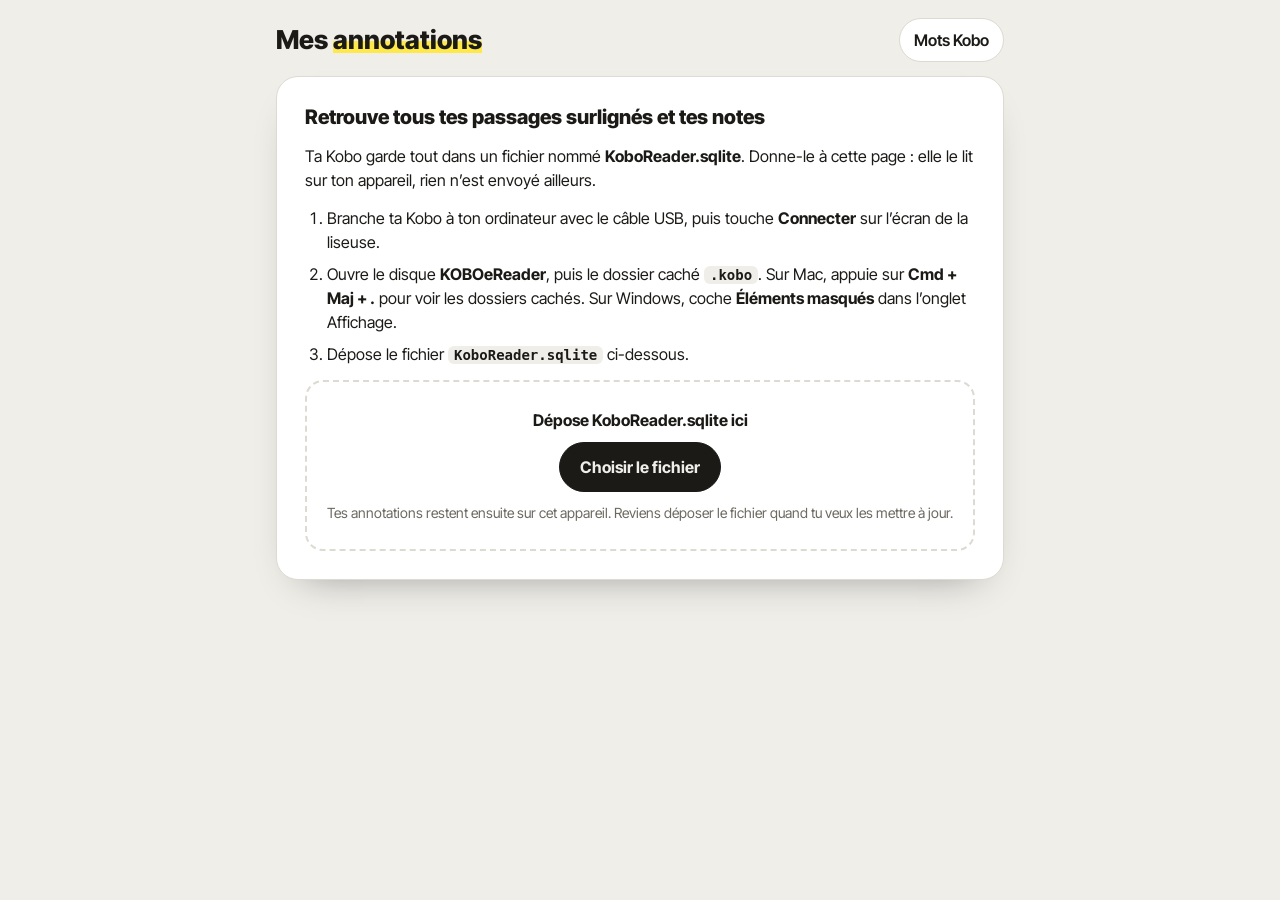
==== annotations.html @ aa861589 "Mots Kobo : listes anglais et français séparées, page Mes annotations - Sélecteur Anglais / Français" ====
<!DOCTYPE html>
<html lang="fr">
<head>
<meta charset="utf-8">
<meta name="viewport" content="width=device-width, initial-scale=1, viewport-fit=cover">
<meta name="theme-color" content="#ffe94a">
<title>Mes annotations</title>
<link rel="icon" href="icon-180.png">
<link rel="stylesheet" href="https://fonts.googleapis.com/css2?family=Literata:opsz,wght@7..72,400;7..72,700&family=Inter+Tight:wght@400;600;800&display=swap">
<style>
/* Même papier que Mots Kobo : chaque passage est une citation surlignée au feutre, ta note en marge. */
:root{color-scheme:light dark;--bg:light-dark(#efeee9,#141412);--card:light-dark(#fff,#1f1f1c);--ink:light-dark(#1b1a17,#f1efe7);--soft:light-dark(#6b6960,#a19f95);--line:light-dark(#dcdad2,#34332e);--hl:light-dark(#ffe94a,#e6cf2a);--pink:light-dark(#ffb3cf,#c9668c);--blue:light-dark(#a9d4ff,#4f86bd);--green:light-dark(#b6ecb0,#5a9e57);--ok:light-dark(#1d7a4f,#5fd39a);--ko:light-dark(#c0362c,#ff8a80);--sh:0 18px 40px -26px rgba(0,0,0,.45)}
*{box-sizing:border-box;min-width:0;-webkit-tap-highlight-color:transparent}
[hidden]{display:none!important}
body{margin:0;background:var(--bg);color:var(--ink);font:16px/1.5 "Inter Tight",system-ui,sans-serif;overflow-x:clip;padding:env(safe-area-inset-top) env(safe-area-inset-right) env(safe-area-inset-bottom) env(safe-area-inset-left)}
.wrap{max-width:760px;margin:0 auto;padding:18px 16px 40px;display:grid;gap:14px}
button,select,input{font:inherit;color:inherit}
:focus-visible{outline:3px solid var(--hl);outline-offset:2px}
.top{display:flex;align-items:center;gap:12px}
.logo{font:800 26px/1.1 "Inter Tight";margin:0;flex:1}.logo span{background:linear-gradient(transparent 55%,var(--hl) 55% 92%,transparent 92%)}
.pillbtn{min-height:44px;padding:0 14px;border-radius:999px;border:1px solid var(--line);background:var(--card);cursor:pointer;font-weight:600;display:inline-flex;align-items:center;text-decoration:none;color:var(--ink)}
.panel{background:var(--card);border:1px solid var(--line);border-radius:22px;box-shadow:var(--sh);padding:clamp(18px,5vw,28px);display:grid;gap:14px}
.panel h2{font:800 20px/1.25 "Inter Tight";margin:0}.panel p{margin:0}
.steps{margin:0;padding-left:22px;display:grid;gap:8px}.steps code{font:600 14px ui-monospace,monospace;background:var(--bg);border-radius:6px;padding:1px 6px}
.drop{border:2px dashed var(--line);border-radius:18px;padding:26px 16px;text-align:center;display:grid;gap:10px;justify-items:center;transition:border-color .2s,background .2s}
.drop.over{border-color:var(--ink);background:color-mix(in srgb,var(--hl) 25%,var(--card))}
.btn{min-height:50px;padding:0 20px;border-radius:999px;border:1px solid var(--ink);background:var(--ink);color:var(--bg);cursor:pointer;font-weight:700;font-size:16px}
.btn.ghost{background:var(--card);color:var(--ink);border-color:var(--line)}
.soft{color:var(--soft);font-size:14px}
.err{color:var(--ko);font-weight:600}
.tools{display:grid;gap:10px}
.search{width:100%;min-height:48px;padding:0 14px;border-radius:14px;border:1px solid var(--line);background:var(--card);color:var(--ink);font-size:16px}
.row{display:flex;gap:8px;flex-wrap:wrap;align-items:center}
.seg{display:inline-flex;background:var(--card);border:1px solid var(--line);border-radius:999px;padding:3px;gap:2px}
.seg button{border:0;background:none;border-radius:999px;min-height:38px;padding:0 13px;cursor:pointer;font-weight:600;font-size:14px;color:var(--soft)}
.seg button[aria-pressed="true"]{background:var(--ink);color:var(--bg)}
.sel{min-height:44px;border-radius:999px;border:1px solid var(--line);background:var(--card);padding:0 14px;max-width:100%;font-size:14px;font-weight:600}
.count{color:var(--soft);font-size:14px;margin:0}
.book{display:grid;gap:10px;margin-top:6px}
.book h2{font:700 21px/1.25 Literata,serif;margin:0}.book h2 small{display:block;font:500 14px "Inter Tight";color:var(--soft);margin-top:2px}
.ann{background:var(--card);border:1px solid var(--line);border-radius:18px;padding:16px 18px;display:grid;gap:10px;box-shadow:var(--sh)}
.quote{font:400 17px/1.65 Literata,serif;margin:0;white-space:pre-wrap;word-break:break-word}
.quote mark{background:linear-gradient(transparent 8%,var(--c,var(--hl)) 8% 92%,transparent 92%);color:inherit;padding:0 2px;-webkit-box-decoration-break:clone;box-decoration-break:clone}
.note{border-left:4px solid var(--ink);padding:4px 0 4px 12px;margin:0;font-size:15px;white-space:pre-wrap;word-break:break-word}.note b{display:block;font-size:12px;color:var(--soft);font-weight:700;letter-spacing:.04em;text-transform:uppercase}
.meta{display:flex;justify-content:space-between;gap:10px;flex-wrap:wrap;color:var(--soft);font-size:13px}
.tag{font-size:12px;font-weight:800;border-radius:999px;padding:2px 9px;background:var(--bg);color:var(--soft)}
.tag.n{background:var(--ink);color:var(--bg)}
.toast{position:fixed;left:50%;bottom:calc(20px + env(safe-area-inset-bottom));transform:translateX(-50%);background:var(--ink);color:var(--bg);padding:10px 16px;border-radius:999px;font-weight:600;z-index:5;box-shadow:var(--sh)}
.empty{text-align:center;color:var(--soft);padding:30px 0}
@media(prefers-reduced-motion:reduce){*{transition:none!important}}
</style>
</head>
<body>
<div class="wrap">
  <div class="top"><h1 class="logo">Mes <span>annotations</span></h1><a class="pillbtn" href="./">Mots Kobo</a></div>

  <section class="panel" id="intro" hidden>
    <h2>Retrouve tous tes passages surlignés et tes notes</h2>
    <p>Ta Kobo garde tout dans un fichier nommé <b>KoboReader.sqlite</b>. Donne-le à cette page : elle le lit sur ton appareil, rien n’est envoyé ailleurs.</p>
    <ol class="steps">
      <li>Branche ta Kobo à ton ordinateur avec le câble USB, puis touche <b>Connecter</b> sur l’écran de la liseuse.</li>
      <li>Ouvre le disque <b>KOBOeReader</b>, puis le dossier caché <code>.kobo</code>. Sur Mac, appuie sur <b>Cmd + Maj + .</b> pour voir les dossiers cachés. Sur Windows, coche <b>Éléments masqués</b> dans l’onglet Affichage.</li>
      <li>Dépose le fichier <code>KoboReader.sqlite</code> ci-dessous.</li>
    </ol>
    <div class="drop" id="drop">
      <p><b>Dépose KoboReader.sqlite ici</b></p>
      <label class="btn" for="file" style="display:inline-flex;align-items:center">Choisir le fichier</label>
      <input type="file" id="file" accept=".sqlite,.db,application/x-sqlite3,application/octet-stream" hidden>
      <p class="soft" id="status" aria-live="polite">Tes annotations restent ensuite sur cet appareil. Reviens déposer le fichier quand tu veux les mettre à jour.</p>
    </div>
  </section>

  <section id="app" hidden>
    <div class="tools">
      <input class="search" id="q" type="search" placeholder="Chercher un mot, une note, un livre" aria-label="Chercher dans les annotations">
      <div class="row">
        <div class="seg" role="group" aria-label="Langue" id="lang"><button data-v="all" aria-pressed="true">Toutes</button><button data-v="en" aria-pressed="false">Anglais</button><button data-v="fr" aria-pressed="false">Français</button></div>
        <div class="seg" role="group" aria-label="Type" id="kind"><button data-v="all" aria-pressed="true">Tout</button><button data-v="note" aria-pressed="false">Avec note</button></div>
      </div>
      <div class="row">
        <select class="sel" id="book" aria-label="Livre"><option value="">Tous les livres</option></select>
        <select class="sel" id="sort" aria-label="Ordre"><option value="book">Par livre, dans l’ordre de lecture</option><option value="new">Les plus récentes d’abord</option></select>
      </div>
      <div class="row"><button class="pillbtn" id="copy">Copier en Markdown</button><button class="pillbtn" id="dl">Télécharger (.md)</button><button class="pillbtn" id="again">Mettre à jour depuis la Kobo</button></div>
      <p class="count" id="count" aria-live="polite"></p>
    </div>
    <div id="list"></div>
  </section>
</div>
<script src="vendor/sql-wasm.js"></script>
<script>
{
const $=id=>document.getElementById(id);
const esc=s=>String(s??'').replace(/[&<>"]/g,c=>({'&':'&amp;','<':'&lt;','>':'&gt;','"':'&quot;'}[c]));
const COLORS=['var(--hl)','var(--pink)','var(--blue)','var(--green)'];
const FR=new Set('le la les un une des du de et est que qui dans pour pas ne il elle je nous vous ils elles sur au aux avec ce cette ces son sa ses mais comme tout était avait sont été lui leur où'.split(' '));
const EN=new Set('the an and is was that which in for not he she it i we you they at with this his her but as all were had are been of to from by would there their what'.split(' '));
function langOf(t){const ws=String(t).toLowerCase().match(/[a-zàâçéèêëîïôûùüÿœ’']+/g)||[];let f=0,e=0;for(const w of ws){if(FR.has(w))f++;if(EN.has(w))e++}if(/[àâçéèêëîïôûùœ]/.test(t))f+=.5;return f>e?'fr':e>f?'en':''}
/* ---------- stockage local (IndexedDB) ---------- */
const idb=(mode,fn)=>new Promise((ok,ko)=>{const r=indexedDB.open('motsKobo',1);r.onupgradeneeded=()=>r.result.createObjectStore('kv');r.onerror=()=>ko(r.error);
  r.onsuccess=()=>{const tx=r.result.transaction('kv',mode),st=tx.objectStore('kv'),q=fn(st);tx.oncomplete=()=>ok(q&&q.result);tx.onerror=()=>ko(tx.error)}});
const saveAnn=v=>idb('readwrite',s=>s.put(v,'annotations')).catch(()=>{});
const loadAnn=()=>idb('readonly',s=>s.get('annotations')).catch(()=>null);
/* ---------- lecture de KoboReader.sqlite ---------- */
let SQLP=null;
async function parse(buf){SQLP=SQLP||initSqlJs({locateFile:f=>'vendor/'+f});const SQL=await SQLP,db=new SQL.Database(new Uint8Array(buf));
  try{const cols=new Set((db.exec("PRAGMA table_info(Bookmark)")[0]||{values:[]}).values.map(r=>r[1]));if(!cols.has('Text'))throw new Error('pas-kobo');
    const c=(k,d)=>cols.has(k)?'b.'+k:d;
    const res=db.exec(`SELECT b.BookmarkID,b.Text,${c('Annotation','NULL')},${c('DateCreated','NULL')},${c('ChapterProgress','0')},${c('Type',"''")},${c('Color','NULL')},${c('Hidden',"'false'")},b.VolumeID,c.Title,c.Attribution
      FROM Bookmark b LEFT JOIN content c ON c.ContentID=b.VolumeID AND c.ContentType=6`)[0];
    const out=[];for(const[id,t,n,d,p,ty,col,hid,vol,title,au]of(res?res.values:[])){
      if(String(hid)==='true'||ty==='dogear')continue;const text=String(t||'').replace(/\s+\n/g,'\n').trim(),note=String(n||'').trim();if(!text&&!note)continue;
      const fileName=decodeURIComponent(String(vol||'').split('/').pop()||'').replace(/(\.kepub)?\.(epub|pdf|kepub)$/i,'').replace(/[_-]+/g,' ').replace(/^./,c=>c.toUpperCase());
      out.push({id:String(id),t:text,n:note,d:d||'',p:+p||0,c:+col||0,b:title||fileName||'Livre sans titre',a:au||''})}
    const byBook={};for(const x of out)(byBook[x.b]=byBook[x.b]||[]).push(x.t+' '+x.n);
    const bl={};for(const[b,ts]of Object.entries(byBook))bl[b]=langOf(ts.join(' '))||'en';
    for(const x of out)x.l=bl[x.b];
    return out}finally{db.close()}}
/* ---------- affichage ---------- */
let ANN=[],F={q:'',lang:'all',kind:'all',book:'',sort:'book'};
const fmt=d=>{const t=Date.parse(d);return isNaN(t)?'':new Date(t).toLocaleDateString('fr-FR',{day:'numeric',month:'long',year:'numeric'})};
function filtered(){const q=F.q.toLowerCase();let r=ANN.filter(x=>(F.lang==='all'||x.l===F.lang)&&(F.kind==='all'||x.n)&&(!F.book||x.b===F.book)&&(!q||(x.t+' '+x.n+' '+x.b+' '+x.a).toLowerCase().includes(q)));
  return r.sort(F.sort==='new'?(a,b)=>String(b.d).localeCompare(String(a.d)):(a,b)=>a.b.localeCompare(b.b,'fr')||a.p-b.p||String(a.d).localeCompare(String(b.d)))}
function mark(text,q){const e=esc(text);if(!q)return'<mark>'+e+'</mark>';const re=new RegExp('('+q.replace(/[.*+?^${}()|[\]\\]/g,'\\$&')+')','gi');return'<mark>'+e.replace(re,'<u>$1</u>')+'</mark>'}
function draw(){const r=filtered(),books=new Set(r.map(x=>x.b)),notes=r.filter(x=>x.n).length;
  $('count').textContent=r.length+' passage'+(r.length>1?'s':'')+' · '+notes+' note'+(notes>1?'s':'')+' · '+books.size+' livre'+(books.size>1?'s':'');
  if(!r.length){$('list').innerHTML='<p class="empty">Aucune annotation ne correspond.</p>';return}
  const card=x=>'<article class="ann" style="--c:'+(COLORS[x.c]||COLORS[0])+'">'+(x.t?'<p class="quote">'+mark(x.t,F.q)+'</p>':'')+(x.n?'<p class="note"><b>Ta note</b>'+esc(x.n)+'</p>':'')+
    '<div class="meta"><span>'+(F.sort==='new'?esc(x.b)+' · ':'')+fmt(x.d)+'</span><span>'+(x.p?Math.round(x.p*100)+' % du livre':'')+(x.n?' <span class="tag n">Note</span>':'')+'</span></div></article>';
  if(F.sort==='new'){$('list').innerHTML='<div class="book">'+r.map(card).join('')+'</div>';return}
  const groups=[];for(const x of r){let g=groups[groups.length-1];if(!g||g.b!==x.b)groups.push(g={b:x.b,a:x.a,l:x.l,items:[]});g.items.push(x)}
  $('list').innerHTML=groups.map(g=>'<section class="book"><h2>'+esc(g.b)+'<small>'+esc(g.a)+(g.a?' · ':'')+g.items.length+' passage'+(g.items.length>1?'s':'')+' · '+(g.l==='fr'?'français':'anglais')+'</small></h2>'+g.items.map(card).join('')+'</section>').join('')}
function fillBooks(){const s=$('book'),cur=F.book,bs=[...new Set(ANN.filter(x=>F.lang==='all'||x.l===F.lang).map(x=>x.b))].sort((a,b)=>a.localeCompare(b,'fr'));
  s.replaceChildren(new Option('Tous les livres ('+bs.length+')',''),...bs.map(b=>new Option(b+' ('+ANN.filter(x=>x.b===b).length+')',b)));if(!bs.includes(cur))F.book='';s.value=F.book}
function show(){const has=ANN.length>0;$('intro').hidden=has;$('app').hidden=!has;if(has){fillBooks();draw()}}
/* ---------- export ---------- */
function markdown(){const r=filtered();let md='# Mes annotations Kobo\n\n',cur='';for(const x of r){if(x.b!==cur){cur=x.b;md+='## '+x.b+(x.a?' · '+x.a:'')+'\n\n'}
  if(x.t)md+=x.t.split('\n').map(l=>'> '+l).join('\n')+'\n\n';if(x.n)md+='**Ma note :** '+x.n+'\n\n';md+='_'+[fmt(x.d),x.p?Math.round(x.p*100)+' %':''].filter(Boolean).join(' · ')+'_\n\n'}return md}
function toast(m){const t=document.createElement('div');t.className='toast';t.textContent=m;document.body.appendChild(t);setTimeout(()=>t.remove(),2200)}
$('copy').onclick=async()=>{try{await navigator.clipboard.writeText(markdown());toast('Copié : colle-le dans tes notes')}catch(e){toast('Copie impossible ici, utilise Télécharger')}};
$('dl').onclick=()=>{const a=document.createElement('a');a.href=URL.createObjectURL(new Blob([markdown()],{type:'text/markdown'}));a.download='annotations-kobo.md';document.body.appendChild(a);a.click();setTimeout(()=>{URL.revokeObjectURL(a.href);a.remove()},500)};
$('again').onclick=()=>{$('intro').hidden=false;$('intro').scrollIntoView({behavior:'smooth'})};
/* ---------- filtres ---------- */
$('q').oninput=e=>{F.q=e.target.value.trim();draw()};
for(const id of['lang','kind'])$(id).querySelectorAll('button').forEach(b=>b.onclick=()=>{$(id).querySelectorAll('button').forEach(x=>x.setAttribute('aria-pressed',x===b));F[id]=b.dataset.v;if(id==='lang')fillBooks();draw()});
$('book').onchange=e=>{F.book=e.target.value;draw()};$('sort').onchange=e=>{F.sort=e.target.value;draw()};
/* ---------- import ---------- */
async function take(file){const st=$('status');if(!file)return;st.className='soft';st.textContent='Lecture de '+file.name+'…';
  try{const got=await parse(await file.arrayBuffer());const before=new Set(ANN.map(x=>x.id));const added=got.filter(x=>!before.has(x.id)).length;
    ANN=got;await saveAnn({at:Date.now(),items:ANN});st.textContent=got.length+' annotations trouvées.';show();toast(added&&before.size?added+' nouvelle'+(added>1?'s':'')+' annotation'+(added>1?'s':''):got.length+' annotations importées');window.scrollTo(0,0)}
  catch(e){st.className='err';st.textContent=String(e&&e.message)==='pas-kobo'?'Ce fichier n’est pas la base de ta Kobo. Choisis bien KoboReader.sqlite, dans le dossier .kobo.':'Impossible de lire ce fichier. Vérifie que c’est bien KoboReader.sqlite.'}}
$('file').onchange=e=>take(e.target.files[0]);
const drop=$('drop');['dragenter','dragover'].forEach(t=>drop.addEventListener(t,e=>{e.preventDefault();drop.classList.add('over')}));
['dragleave','drop'].forEach(t=>drop.addEventListener(t,e=>{e.preventDefault();drop.classList.remove('over')}));
drop.addEventListener('drop',e=>take(e.dataTransfer.files[0]));
loadAnn().then(v=>{ANN=(v&&v.items)||[];show()});
}
</script>
</body>
</html>
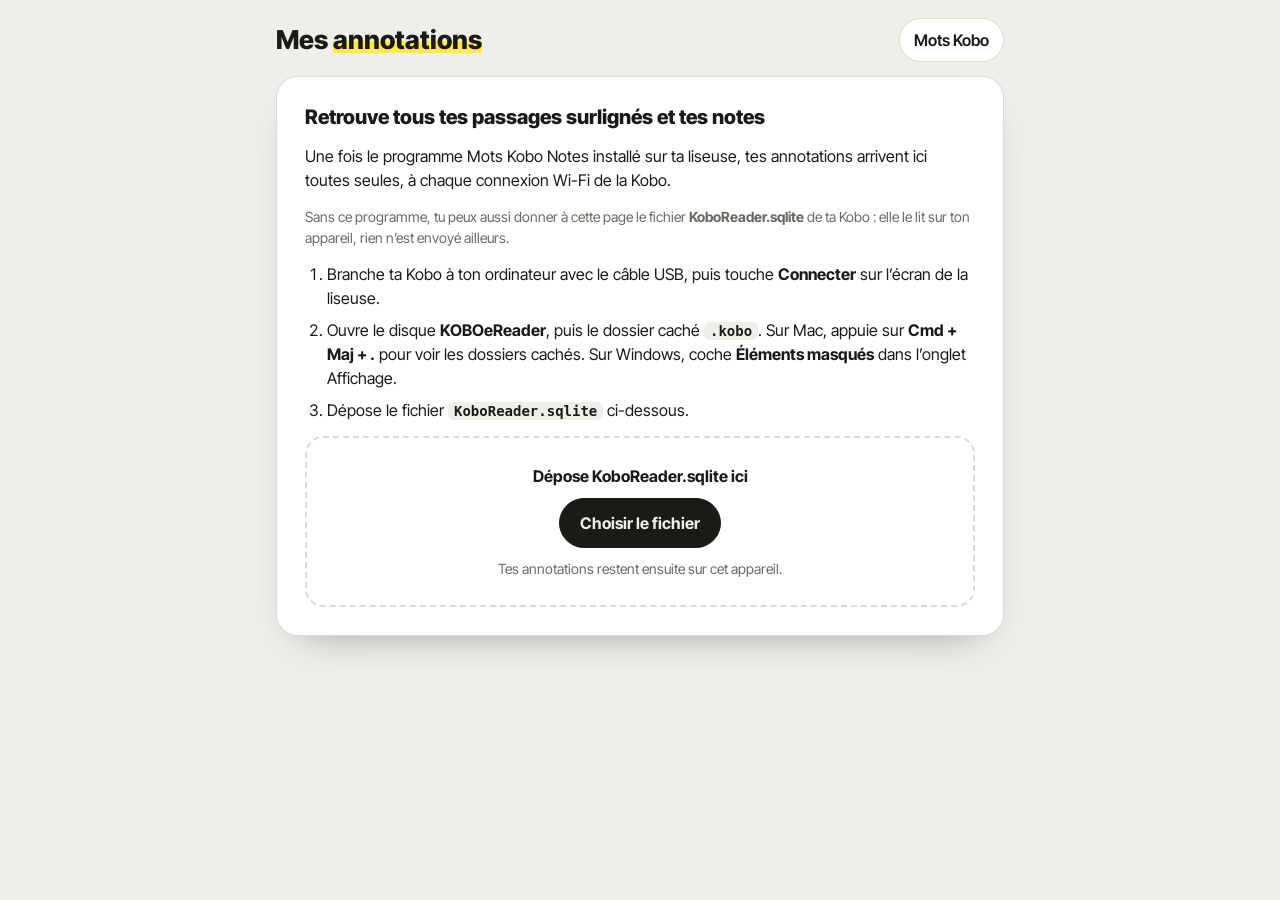
==== commit a6029bf3: "Mots Kobo Notes : envoi automatique des annotations depuis la Kobo - kobo/ : programme pour la liseu" ====
--- a/annotations.html
+++ b/annotations.html
@@ -52,11 +52,12 @@
 </head>
 <body>
 <div class="wrap">
-  <div class="top"><h1 class="logo">Mes <span>annotations</span></h1><a class="pillbtn" href="./">Mots Kobo</a></div>
+  <div class="top"><h1 class="logo">Mes <span>annotations</span></h1><a class="pillbtn" href="app.html">Mots Kobo</a></div>
 
   <section class="panel" id="intro" hidden>
     <h2>Retrouve tous tes passages surlignés et tes notes</h2>
-    <p>Ta Kobo garde tout dans un fichier nommé <b>KoboReader.sqlite</b>. Donne-le à cette page : elle le lit sur ton appareil, rien n’est envoyé ailleurs.</p>
+    <p>Une fois le programme Mots Kobo Notes installé sur ta liseuse, tes annotations arrivent ici toutes seules, à chaque connexion Wi-Fi de la Kobo.</p>
+    <p class="soft">Sans ce programme, tu peux aussi donner à cette page le fichier <b>KoboReader.sqlite</b> de ta Kobo : elle le lit sur ton appareil, rien n’est envoyé ailleurs.</p>
     <ol class="steps">
       <li>Branche ta Kobo à ton ordinateur avec le câble USB, puis touche <b>Connecter</b> sur l’écran de la liseuse.</li>
       <li>Ouvre le disque <b>KOBOeReader</b>, puis le dossier caché <code>.kobo</code>. Sur Mac, appuie sur <b>Cmd + Maj + .</b> pour voir les dossiers cachés. Sur Windows, coche <b>Éléments masqués</b> dans l’onglet Affichage.</li>
@@ -66,7 +67,7 @@
       <p><b>Dépose KoboReader.sqlite ici</b></p>
       <label class="btn" for="file" style="display:inline-flex;align-items:center">Choisir le fichier</label>
       <input type="file" id="file" accept=".sqlite,.db,application/x-sqlite3,application/octet-stream" hidden>
-      <p class="soft" id="status" aria-live="polite">Tes annotations restent ensuite sur cet appareil. Reviens déposer le fichier quand tu veux les mettre à jour.</p>
+      <p class="soft" id="status" aria-live="polite">Tes annotations restent ensuite sur cet appareil.</p>
     </div>
   </section>
 
@@ -79,10 +80,10 @@
       </div>
       <div class="row">
         <select class="sel" id="book" aria-label="Livre"><option value="">Tous les livres</option></select>
-        <select class="sel" id="sort" aria-label="Ordre"><option value="book">Par livre, dans l’ordre de lecture</option><option value="new">Les plus récentes d’abord</option></select>
+        <select class="sel" id="sort" aria-label="Ordre"><option value="book">Par livre, dans l’ordre du livre</option><option value="new">Les plus récentes d’abord</option></select>
       </div>
-      <div class="row"><button class="pillbtn" id="copy">Copier en Markdown</button><button class="pillbtn" id="dl">Télécharger (.md)</button><button class="pillbtn" id="again">Mettre à jour depuis la Kobo</button></div>
-      <p class="count" id="count" aria-live="polite"></p>
+      <div class="row"><button class="pillbtn" id="copy">Copier en Markdown</button><button class="pillbtn" id="dl">Télécharger (.md)</button><button class="pillbtn" id="again">Importer un fichier de la Kobo</button></div>
+      <p class="count" id="count" aria-live="polite"></p><p class="count" id="sync"></p>
     </div>
     <div id="list"></div>
   </section>
@@ -103,30 +104,47 @@
 const loadAnn=()=>idb('readonly',s=>s.get('annotations')).catch(()=>null);
 /* ---------- lecture de KoboReader.sqlite ---------- */
 let SQLP=null;
-async function parse(buf){SQLP=SQLP||initSqlJs({locateFile:f=>'vendor/'+f});const SQL=await SQLP,db=new SQL.Database(new Uint8Array(buf));
+async function parse(buf){SQLP=SQLP||initSqlJs({locateFile:f=>'vendor/'+f}).catch(e=>{SQLP=null;throw e});const SQL=await SQLP,db=new SQL.Database(new Uint8Array(buf));
   try{const cols=new Set((db.exec("PRAGMA table_info(Bookmark)")[0]||{values:[]}).values.map(r=>r[1]));if(!cols.has('Text'))throw new Error('pas-kobo');
     const c=(k,d)=>cols.has(k)?'b.'+k:d;
-    const res=db.exec(`SELECT b.BookmarkID,b.Text,${c('Annotation','NULL')},${c('DateCreated','NULL')},${c('ChapterProgress','0')},${c('Type',"''")},${c('Color','NULL')},${c('Hidden',"'false'")},b.VolumeID,c.Title,c.Attribution
+    const cc=new Set((db.exec("PRAGMA table_info(content)")[0]||{values:[]}).values.map(r=>r[1]));
+    const chap=cc.has('VolumeIndex')&&cols.has('ContentID')?"(SELECT ch.VolumeIndex FROM content ch WHERE ch.ContentType<>6 AND (ch.ContentID=b.ContentID OR ch.ContentID=replace(b.ContentID,'!','!!')) LIMIT 1)":'NULL';
+    const res=db.exec(`SELECT b.BookmarkID,b.Text,${c('Annotation','NULL')},${c('DateCreated','NULL')},${c('ChapterProgress','0')},${c('Type',"''")},${c('Color','NULL')},${c('Hidden',"'false'")},b.VolumeID,c.Title,c.Attribution,${chap}
       FROM Bookmark b LEFT JOIN content c ON c.ContentID=b.VolumeID AND c.ContentType=6`)[0];
-    const out=[];for(const[id,t,n,d,p,ty,col,hid,vol,title,au]of(res?res.values:[])){
+    const out=[];for(const[id,t,n,d,p,ty,col,hid,vol,title,au,ci]of(res?res.values:[])){
       if(String(hid)==='true'||ty==='dogear')continue;const text=String(t||'').replace(/\s+\n/g,'\n').trim(),note=String(n||'').trim();if(!text&&!note)continue;
       const fileName=decodeURIComponent(String(vol||'').split('/').pop()||'').replace(/(\.kepub)?\.(epub|pdf|kepub)$/i,'').replace(/[_-]+/g,' ').replace(/^./,c=>c.toUpperCase());
-      out.push({id:String(id),t:text,n:note,d:d||'',p:+p||0,c:+col||0,b:title||fileName||'Livre sans titre',a:au||''})}
-    const byBook={};for(const x of out)(byBook[x.b]=byBook[x.b]||[]).push(x.t+' '+x.n);
-    const bl={};for(const[b,ts]of Object.entries(byBook))bl[b]=langOf(ts.join(' '))||'en';
-    for(const x of out)x.l=bl[x.b];
-    return out}finally{db.close()}}
+      out.push({id:String(id),t:text,n:note,d:d||'',p:+p||0,ch:ci==null?null:+ci,c:+col||0,b:title||fileName||'Livre sans titre',a:au||''})}
+    return tagLang(out)}finally{db.close()}}
+function tagLang(out){const byBook={};for(const x of out)(byBook[x.b]=byBook[x.b]||[]).push(x.t+' '+x.n);
+  const bl={};for(const[b,ts]of Object.entries(byBook))bl[b]=langOf(ts.join(' '))||'en';for(const x of out)x.l=bl[x.b];return out}
+/* ---------- envoi automatique depuis la Kobo : notes.enc, chiffré avec la même clé que les mots ---------- */
+const b64=s=>Uint8Array.from(atob(s),c=>c.charCodeAt(0));
+const b64u=s=>b64(s.replace(/-/g,'+').replace(/_/g,'/')+'='.repeat((4-s.length%4)%4));
+const enc=new TextEncoder(),hex=b=>[...b].map(x=>x.toString(16).padStart(2,'0')).join('');
+const cat=(...a)=>{const o=new Uint8Array(a.reduce((n,x)=>n+x.length,0));let i=0;for(const x of a){o.set(x,i);i+=x.length}return o};
+async function hmac(k,d){const key=await crypto.subtle.importKey('raw',k,{name:'HMAC',hash:'SHA-256'},false,['sign']);return new Uint8Array(await crypto.subtle.sign('HMAC',key,d))}
+async function decrypt(box,keyStr){const K=b64u(keyStr),N=b64(box.n),C=b64(box.c),Ke=await hmac(K,enc.encode('enc')),Km=await hmac(K,enc.encode('mac'));
+  if(hex(await hmac(Km,cat(N,C)))!==box.m)throw new Error('cle');
+  const n=Math.ceil(C.length/32),ks=await Promise.all(Array.from({length:n},(_,i)=>hmac(Ke,cat(N,new Uint8Array([i>>>24&255,i>>>16&255,i>>>8&255,i&255])))));
+  const P=new Uint8Array(C.length);for(let i=0;i<C.length;i++)P[i]=C[i]^ks[i>>5][i&31];
+  const txt=P[0]===0x1f&&P[1]===0x8b?await new Response(new Blob([P]).stream().pipeThrough(new DecompressionStream('gzip'))).text():new TextDecoder().decode(P);return JSON.parse(txt)}
+function getKey(){const m=location.hash.match(/k=([A-Za-z0-9_-]+)/);if(m)return m[1];try{return JSON.parse(localStorage.getItem('motsKobo.v2key')||'null')}catch(e){return null}}
+async function fetchNotes(){const key=getKey();if(!key)return null;const h=location.hostname.match(/^([^.]+)\.github\.io$/i),repo=location.pathname.split('/').filter(Boolean)[0];
+  let r=null;if(h&&repo)try{r=await fetch('https://api.github.com/repos/'+h[1]+'/'+repo+'/contents/notes.enc?t='+Date.now(),{cache:'no-store',headers:{Accept:'application/vnd.github.raw+json'}})}catch(e){}
+  if(!r||!r.ok)r=await fetch('notes.enc?t='+Date.now(),{cache:'no-store'});if(!r.ok)return null;
+  const d=await decrypt(await r.json(),key);return{items:tagLang((d.notes||[]).filter(x=>x&&(x.t||x.n)).map(x=>({...x,id:String(x.id),n:x.n||'',d:x.d||'',p:+x.p||0,c:+x.c||0,ch:x.ch==null?null:+x.ch,b:x.b||'Livre sans titre',a:x.a||''}))),at:Date.parse(d.updated)||Date.now()}}
 /* ---------- affichage ---------- */
 let ANN=[],F={q:'',lang:'all',kind:'all',book:'',sort:'book'};
 const fmt=d=>{const t=Date.parse(d);return isNaN(t)?'':new Date(t).toLocaleDateString('fr-FR',{day:'numeric',month:'long',year:'numeric'})};
 function filtered(){const q=F.q.toLowerCase();let r=ANN.filter(x=>(F.lang==='all'||x.l===F.lang)&&(F.kind==='all'||x.n)&&(!F.book||x.b===F.book)&&(!q||(x.t+' '+x.n+' '+x.b+' '+x.a).toLowerCase().includes(q)));
-  return r.sort(F.sort==='new'?(a,b)=>String(b.d).localeCompare(String(a.d)):(a,b)=>a.b.localeCompare(b.b,'fr')||a.p-b.p||String(a.d).localeCompare(String(b.d)))}
-function mark(text,q){const e=esc(text);if(!q)return'<mark>'+e+'</mark>';const re=new RegExp('('+q.replace(/[.*+?^${}()|[\]\\]/g,'\\$&')+')','gi');return'<mark>'+e.replace(re,'<u>$1</u>')+'</mark>'}
+  return r.sort(F.sort==='new'?(a,b)=>String(b.d).localeCompare(String(a.d)):(a,b)=>a.b.localeCompare(b.b,'fr')||(a.ch!=null&&b.ch!=null?a.ch-b.ch||a.p-b.p:0)||String(a.d).localeCompare(String(b.d)))}
+function mark(text,q){if(!q)return'<mark>'+esc(text)+'</mark>';const re=new RegExp('('+q.replace(/[.*+?^${}()|[\]\\]/g,'\\$&')+')','gi');return'<mark>'+String(text).split(re).map((p,i)=>i%2?'<u>'+esc(p)+'</u>':esc(p)).join('')+'</mark>'}
 function draw(){const r=filtered(),books=new Set(r.map(x=>x.b)),notes=r.filter(x=>x.n).length;
   $('count').textContent=r.length+' passage'+(r.length>1?'s':'')+' · '+notes+' note'+(notes>1?'s':'')+' · '+books.size+' livre'+(books.size>1?'s':'');
   if(!r.length){$('list').innerHTML='<p class="empty">Aucune annotation ne correspond.</p>';return}
   const card=x=>'<article class="ann" style="--c:'+(COLORS[x.c]||COLORS[0])+'">'+(x.t?'<p class="quote">'+mark(x.t,F.q)+'</p>':'')+(x.n?'<p class="note"><b>Ta note</b>'+esc(x.n)+'</p>':'')+
-    '<div class="meta"><span>'+(F.sort==='new'?esc(x.b)+' · ':'')+fmt(x.d)+'</span><span>'+(x.p?Math.round(x.p*100)+' % du livre':'')+(x.n?' <span class="tag n">Note</span>':'')+'</span></div></article>';
+    '<div class="meta"><span>'+(F.sort==='new'?esc(x.b)+' · ':'')+fmt(x.d)+'</span><span>'+(x.p?Math.round(x.p*100)+' % du chapitre':'')+(x.n?' <span class="tag n">Note</span>':'')+'</span></div></article>';
   if(F.sort==='new'){$('list').innerHTML='<div class="book">'+r.map(card).join('')+'</div>';return}
   const groups=[];for(const x of r){let g=groups[groups.length-1];if(!g||g.b!==x.b)groups.push(g={b:x.b,a:x.a,l:x.l,items:[]});g.items.push(x)}
   $('list').innerHTML=groups.map(g=>'<section class="book"><h2>'+esc(g.b)+'<small>'+esc(g.a)+(g.a?' · ':'')+g.items.length+' passage'+(g.items.length>1?'s':'')+' · '+(g.l==='fr'?'français':'anglais')+'</small></h2>'+g.items.map(card).join('')+'</section>').join('')}
@@ -134,8 +152,8 @@
   s.replaceChildren(new Option('Tous les livres ('+bs.length+')',''),...bs.map(b=>new Option(b+' ('+ANN.filter(x=>x.b===b).length+')',b)));if(!bs.includes(cur))F.book='';s.value=F.book}
 function show(){const has=ANN.length>0;$('intro').hidden=has;$('app').hidden=!has;if(has){fillBooks();draw()}}
 /* ---------- export ---------- */
-function markdown(){const r=filtered();let md='# Mes annotations Kobo\n\n',cur='';for(const x of r){if(x.b!==cur){cur=x.b;md+='## '+x.b+(x.a?' · '+x.a:'')+'\n\n'}
-  if(x.t)md+=x.t.split('\n').map(l=>'> '+l).join('\n')+'\n\n';if(x.n)md+='**Ma note :** '+x.n+'\n\n';md+='_'+[fmt(x.d),x.p?Math.round(x.p*100)+' %':''].filter(Boolean).join(' · ')+'_\n\n'}return md}
+function markdown(){const r=filtered();let md='# Mes annotations Kobo\n\n',cur='';for(const x of r){if(F.sort!=='new'&&x.b!==cur){cur=x.b;md+='## '+x.b+(x.a?' · '+x.a:'')+'\n\n'}
+  if(x.t)md+=x.t.split('\n').map(l=>'> '+l).join('\n')+'\n\n';if(x.n)md+='**Ma note :** '+x.n+'\n\n';md+='_'+[F.sort==='new'?x.b:'',fmt(x.d)].filter(Boolean).join(' · ')+'_\n\n'}return md}
 function toast(m){const t=document.createElement('div');t.className='toast';t.textContent=m;document.body.appendChild(t);setTimeout(()=>t.remove(),2200)}
 $('copy').onclick=async()=>{try{await navigator.clipboard.writeText(markdown());toast('Copié : colle-le dans tes notes')}catch(e){toast('Copie impossible ici, utilise Télécharger')}};
 $('dl').onclick=()=>{const a=document.createElement('a');a.href=URL.createObjectURL(new Blob([markdown()],{type:'text/markdown'}));a.download='annotations-kobo.md';document.body.appendChild(a);a.click();setTimeout(()=>{URL.revokeObjectURL(a.href);a.remove()},500)};
@@ -147,13 +165,16 @@
 /* ---------- import ---------- */
 async function take(file){const st=$('status');if(!file)return;st.className='soft';st.textContent='Lecture de '+file.name+'…';
   try{const got=await parse(await file.arrayBuffer());const before=new Set(ANN.map(x=>x.id));const added=got.filter(x=>!before.has(x.id)).length;
-    ANN=got;await saveAnn({at:Date.now(),items:ANN});st.textContent=got.length+' annotations trouvées.';show();toast(added&&before.size?added+' nouvelle'+(added>1?'s':'')+' annotation'+(added>1?'s':''):got.length+' annotations importées');window.scrollTo(0,0)}
+    ANN=got;await saveAnn({at:Date.now(),items:ANN});syncLine(0,0);st.textContent=got.length+' annotations trouvées.';show();toast(added&&before.size?added+' nouvelle'+(added>1?'s':'')+' annotation'+(added>1?'s':''):got.length+' annotations importées');window.scrollTo(0,0)}
   catch(e){st.className='err';st.textContent=String(e&&e.message)==='pas-kobo'?'Ce fichier n’est pas la base de ta Kobo. Choisis bien KoboReader.sqlite, dans le dossier .kobo.':'Impossible de lire ce fichier. Vérifie que c’est bien KoboReader.sqlite.'}}
 $('file').onchange=e=>take(e.target.files[0]);
 const drop=$('drop');['dragenter','dragover'].forEach(t=>drop.addEventListener(t,e=>{e.preventDefault();drop.classList.add('over')}));
 ['dragleave','drop'].forEach(t=>drop.addEventListener(t,e=>{e.preventDefault();drop.classList.remove('over')}));
 drop.addEventListener('drop',e=>take(e.dataTransfer.files[0]));
-loadAnn().then(v=>{ANN=(v&&v.items)||[];show()});
+function syncLine(at,auto){$('sync').textContent=auto?'Envoyé automatiquement par ta Kobo le '+new Date(at).toLocaleString('fr-FR',{day:'numeric',month:'long',hour:'2-digit',minute:'2-digit'})+'.':''}
+loadAnn().then(v=>{ANN=(v&&v.items)||[];syncLine(v&&v.at,v&&v.auto);show()}).then(async()=>{
+  try{const got=await fetchNotes();if(got&&got.items.length){ANN=got.items;await saveAnn({at:got.at,items:ANN,auto:1});syncLine(got.at,1);show()}}catch(e){}});
+document.addEventListener('visibilitychange',()=>{if(document.visibilityState==='visible')fetchNotes().then(got=>{if(got&&got.items.length){ANN=got.items;saveAnn({at:got.at,items:ANN,auto:1});syncLine(got.at,1);show()}}).catch(()=>{})});
 }
 </script>
 </body>
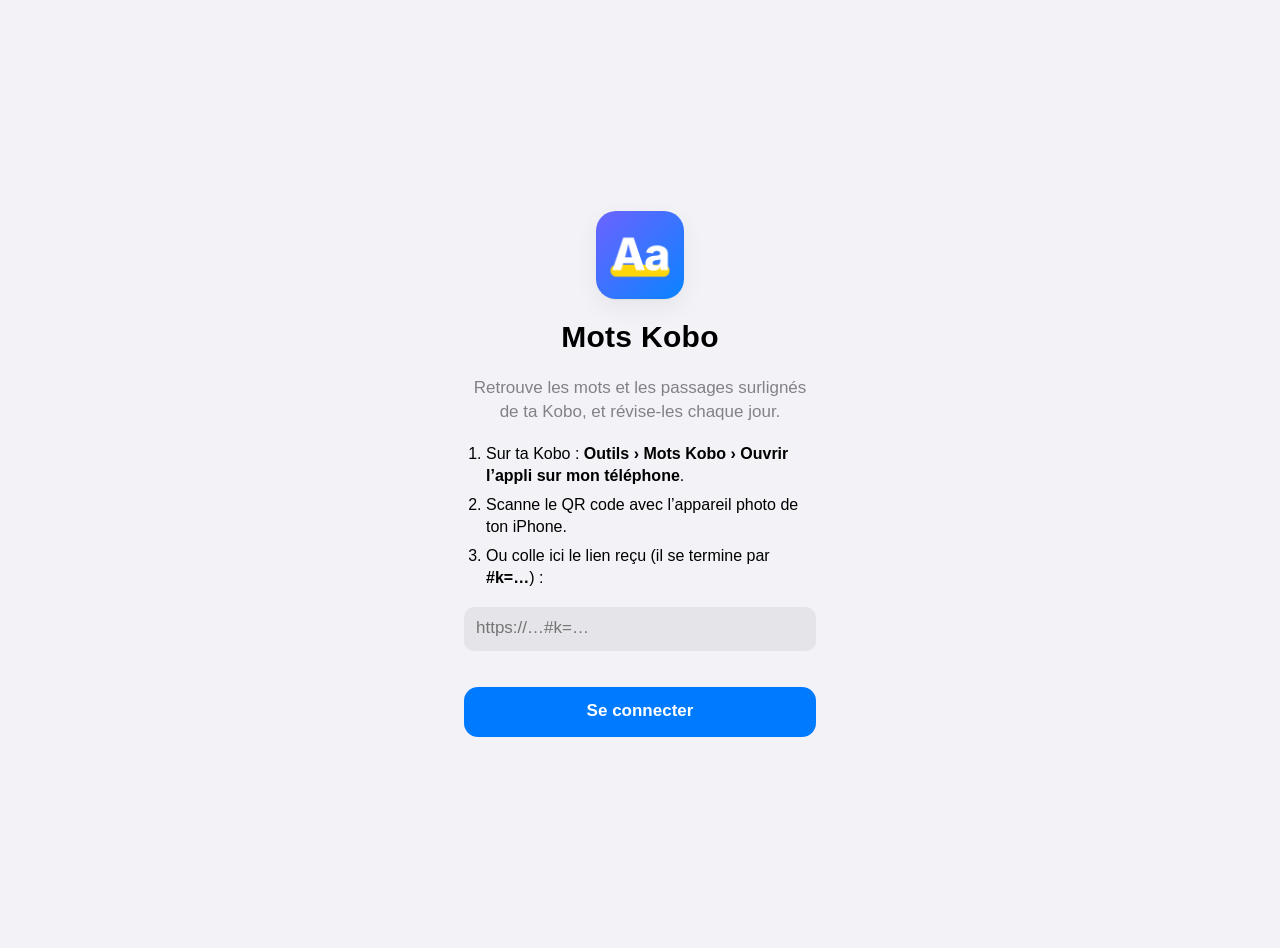
==== commit 5facd8b4: "Mots Kobo 2 : appli refaite façon iPhone, annotations apaisées, son, rappels, mots français - Design" ====
--- a/annotations.html
+++ b/annotations.html
@@ -2,180 +2,15 @@
 <html lang="fr">
 <head>
 <meta charset="utf-8">
-<meta name="viewport" content="width=device-width, initial-scale=1, viewport-fit=cover">
-<meta name="theme-color" content="#ffe94a">
-<title>Mes annotations</title>
-<link rel="icon" href="icon-180.png">
-<link rel="stylesheet" href="https://fonts.googleapis.com/css2?family=Literata:opsz,wght@7..72,400;7..72,700&family=Inter+Tight:wght@400;600;800&display=swap">
-<style>
-/* Même papier que Mots Kobo : chaque passage est une citation surlignée au feutre, ta note en marge. */
-:root{color-scheme:light dark;--bg:light-dark(#efeee9,#141412);--card:light-dark(#fff,#1f1f1c);--ink:light-dark(#1b1a17,#f1efe7);--soft:light-dark(#6b6960,#a19f95);--line:light-dark(#dcdad2,#34332e);--hl:light-dark(#ffe94a,#e6cf2a);--pink:light-dark(#ffb3cf,#c9668c);--blue:light-dark(#a9d4ff,#4f86bd);--green:light-dark(#b6ecb0,#5a9e57);--ok:light-dark(#1d7a4f,#5fd39a);--ko:light-dark(#c0362c,#ff8a80);--sh:0 18px 40px -26px rgba(0,0,0,.45)}
-*{box-sizing:border-box;min-width:0;-webkit-tap-highlight-color:transparent}
-[hidden]{display:none!important}
-body{margin:0;background:var(--bg);color:var(--ink);font:16px/1.5 "Inter Tight",system-ui,sans-serif;overflow-x:clip;padding:env(safe-area-inset-top) env(safe-area-inset-right) env(safe-area-inset-bottom) env(safe-area-inset-left)}
-.wrap{max-width:760px;margin:0 auto;padding:18px 16px 40px;display:grid;gap:14px}
-button,select,input{font:inherit;color:inherit}
-:focus-visible{outline:3px solid var(--hl);outline-offset:2px}
-.top{display:flex;align-items:center;gap:12px}
-.logo{font:800 26px/1.1 "Inter Tight";margin:0;flex:1}.logo span{background:linear-gradient(transparent 55%,var(--hl) 55% 92%,transparent 92%)}
-.pillbtn{min-height:44px;padding:0 14px;border-radius:999px;border:1px solid var(--line);background:var(--card);cursor:pointer;font-weight:600;display:inline-flex;align-items:center;text-decoration:none;color:var(--ink)}
-.panel{background:var(--card);border:1px solid var(--line);border-radius:22px;box-shadow:var(--sh);padding:clamp(18px,5vw,28px);display:grid;gap:14px}
-.panel h2{font:800 20px/1.25 "Inter Tight";margin:0}.panel p{margin:0}
-.steps{margin:0;padding-left:22px;display:grid;gap:8px}.steps code{font:600 14px ui-monospace,monospace;background:var(--bg);border-radius:6px;padding:1px 6px}
-.drop{border:2px dashed var(--line);border-radius:18px;padding:26px 16px;text-align:center;display:grid;gap:10px;justify-items:center;transition:border-color .2s,background .2s}
-.drop.over{border-color:var(--ink);background:color-mix(in srgb,var(--hl) 25%,var(--card))}
-.btn{min-height:50px;padding:0 20px;border-radius:999px;border:1px solid var(--ink);background:var(--ink);color:var(--bg);cursor:pointer;font-weight:700;font-size:16px}
-.btn.ghost{background:var(--card);color:var(--ink);border-color:var(--line)}
-.soft{color:var(--soft);font-size:14px}
-.err{color:var(--ko);font-weight:600}
-.tools{display:grid;gap:10px}
-.search{width:100%;min-height:48px;padding:0 14px;border-radius:14px;border:1px solid var(--line);background:var(--card);color:var(--ink);font-size:16px}
-.row{display:flex;gap:8px;flex-wrap:wrap;align-items:center}
-.seg{display:inline-flex;background:var(--card);border:1px solid var(--line);border-radius:999px;padding:3px;gap:2px}
-.seg button{border:0;background:none;border-radius:999px;min-height:38px;padding:0 13px;cursor:pointer;font-weight:600;font-size:14px;color:var(--soft)}
-.seg button[aria-pressed="true"]{background:var(--ink);color:var(--bg)}
-.sel{min-height:44px;border-radius:999px;border:1px solid var(--line);background:var(--card);padding:0 14px;max-width:100%;font-size:14px;font-weight:600}
-.count{color:var(--soft);font-size:14px;margin:0}
-.book{display:grid;gap:10px;margin-top:6px}
-.book h2{font:700 21px/1.25 Literata,serif;margin:0}.book h2 small{display:block;font:500 14px "Inter Tight";color:var(--soft);margin-top:2px}
-.ann{background:var(--card);border:1px solid var(--line);border-radius:18px;padding:16px 18px;display:grid;gap:10px;box-shadow:var(--sh)}
-.quote{font:400 17px/1.65 Literata,serif;margin:0;white-space:pre-wrap;word-break:break-word}
-.quote mark{background:linear-gradient(transparent 8%,var(--c,var(--hl)) 8% 92%,transparent 92%);color:inherit;padding:0 2px;-webkit-box-decoration-break:clone;box-decoration-break:clone}
-.note{border-left:4px solid var(--ink);padding:4px 0 4px 12px;margin:0;font-size:15px;white-space:pre-wrap;word-break:break-word}.note b{display:block;font-size:12px;color:var(--soft);font-weight:700;letter-spacing:.04em;text-transform:uppercase}
-.meta{display:flex;justify-content:space-between;gap:10px;flex-wrap:wrap;color:var(--soft);font-size:13px}
-.tag{font-size:12px;font-weight:800;border-radius:999px;padding:2px 9px;background:var(--bg);color:var(--soft)}
-.tag.n{background:var(--ink);color:var(--bg)}
-.toast{position:fixed;left:50%;bottom:calc(20px + env(safe-area-inset-bottom));transform:translateX(-50%);background:var(--ink);color:var(--bg);padding:10px 16px;border-radius:999px;font-weight:600;z-index:5;box-shadow:var(--sh)}
-.empty{text-align:center;color:var(--soft);padding:30px 0}
-@media(prefers-reduced-motion:reduce){*{transition:none!important}}
-</style>
+<meta name="viewport" content="width=device-width, initial-scale=1">
+<title>Mots Kobo</title>
+<script>
+/* Les annotations sont maintenant un onglet de l'appli. On garde la clé de l'adresse. */
+(function () {
+  var h = location.hash || '';
+  location.replace('app.html' + (h ? h + (h.indexOf('tab=') < 0 ? '&tab=notes' : '') : '#tab=notes'));
+})();
+</script>
 </head>
-<body>
-<div class="wrap">
-  <div class="top"><h1 class="logo">Mes <span>annotations</span></h1><a class="pillbtn" href="app.html">Mots Kobo</a></div>
-
-  <section class="panel" id="intro" hidden>
-    <h2>Retrouve tous tes passages surlignés et tes notes</h2>
-    <p>Une fois le programme Mots Kobo Notes installé sur ta liseuse, tes annotations arrivent ici toutes seules, à chaque connexion Wi-Fi de la Kobo.</p>
-    <p class="soft">Sans ce programme, tu peux aussi donner à cette page le fichier <b>KoboReader.sqlite</b> de ta Kobo : elle le lit sur ton appareil, rien n’est envoyé ailleurs.</p>
-    <ol class="steps">
-      <li>Branche ta Kobo à ton ordinateur avec le câble USB, puis touche <b>Connecter</b> sur l’écran de la liseuse.</li>
-      <li>Ouvre le disque <b>KOBOeReader</b>, puis le dossier caché <code>.kobo</code>. Sur Mac, appuie sur <b>Cmd + Maj + .</b> pour voir les dossiers cachés. Sur Windows, coche <b>Éléments masqués</b> dans l’onglet Affichage.</li>
-      <li>Dépose le fichier <code>KoboReader.sqlite</code> ci-dessous.</li>
-    </ol>
-    <div class="drop" id="drop">
-      <p><b>Dépose KoboReader.sqlite ici</b></p>
-      <label class="btn" for="file" style="display:inline-flex;align-items:center">Choisir le fichier</label>
-      <input type="file" id="file" accept=".sqlite,.db,application/x-sqlite3,application/octet-stream" hidden>
-      <p class="soft" id="status" aria-live="polite">Tes annotations restent ensuite sur cet appareil.</p>
-    </div>
-  </section>
-
-  <section id="app" hidden>
-    <div class="tools">
-      <input class="search" id="q" type="search" placeholder="Chercher un mot, une note, un livre" aria-label="Chercher dans les annotations">
-      <div class="row">
-        <div class="seg" role="group" aria-label="Langue" id="lang"><button data-v="all" aria-pressed="true">Toutes</button><button data-v="en" aria-pressed="false">Anglais</button><button data-v="fr" aria-pressed="false">Français</button></div>
-        <div class="seg" role="group" aria-label="Type" id="kind"><button data-v="all" aria-pressed="true">Tout</button><button data-v="note" aria-pressed="false">Avec note</button></div>
-      </div>
-      <div class="row">
-        <select class="sel" id="book" aria-label="Livre"><option value="">Tous les livres</option></select>
-        <select class="sel" id="sort" aria-label="Ordre"><option value="book">Par livre, dans l’ordre du livre</option><option value="new">Les plus récentes d’abord</option></select>
-      </div>
-      <div class="row"><button class="pillbtn" id="copy">Copier en Markdown</button><button class="pillbtn" id="dl">Télécharger (.md)</button><button class="pillbtn" id="again">Importer un fichier de la Kobo</button></div>
-      <p class="count" id="count" aria-live="polite"></p><p class="count" id="sync"></p>
-    </div>
-    <div id="list"></div>
-  </section>
-</div>
-<script src="vendor/sql-wasm.js"></script>
-<script>
-{
-const $=id=>document.getElementById(id);
-const esc=s=>String(s??'').replace(/[&<>"]/g,c=>({'&':'&amp;','<':'&lt;','>':'&gt;','"':'&quot;'}[c]));
-const COLORS=['var(--hl)','var(--pink)','var(--blue)','var(--green)'];
-const FR=new Set('le la les un une des du de et est que qui dans pour pas ne il elle je nous vous ils elles sur au aux avec ce cette ces son sa ses mais comme tout était avait sont été lui leur où'.split(' '));
-const EN=new Set('the an and is was that which in for not he she it i we you they at with this his her but as all were had are been of to from by would there their what'.split(' '));
-function langOf(t){const ws=String(t).toLowerCase().match(/[a-zàâçéèêëîïôûùüÿœ’']+/g)||[];let f=0,e=0;for(const w of ws){if(FR.has(w))f++;if(EN.has(w))e++}if(/[àâçéèêëîïôûùœ]/.test(t))f+=.5;return f>e?'fr':e>f?'en':''}
-/* ---------- stockage local (IndexedDB) ---------- */
-const idb=(mode,fn)=>new Promise((ok,ko)=>{const r=indexedDB.open('motsKobo',1);r.onupgradeneeded=()=>r.result.createObjectStore('kv');r.onerror=()=>ko(r.error);
-  r.onsuccess=()=>{const tx=r.result.transaction('kv',mode),st=tx.objectStore('kv'),q=fn(st);tx.oncomplete=()=>ok(q&&q.result);tx.onerror=()=>ko(tx.error)}});
-const saveAnn=v=>idb('readwrite',s=>s.put(v,'annotations')).catch(()=>{});
-const loadAnn=()=>idb('readonly',s=>s.get('annotations')).catch(()=>null);
-/* ---------- lecture de KoboReader.sqlite ---------- */
-let SQLP=null;
-async function parse(buf){SQLP=SQLP||initSqlJs({locateFile:f=>'vendor/'+f}).catch(e=>{SQLP=null;throw e});const SQL=await SQLP,db=new SQL.Database(new Uint8Array(buf));
-  try{const cols=new Set((db.exec("PRAGMA table_info(Bookmark)")[0]||{values:[]}).values.map(r=>r[1]));if(!cols.has('Text'))throw new Error('pas-kobo');
-    const c=(k,d)=>cols.has(k)?'b.'+k:d;
-    const cc=new Set((db.exec("PRAGMA table_info(content)")[0]||{values:[]}).values.map(r=>r[1]));
-    const chap=cc.has('VolumeIndex')&&cols.has('ContentID')?"(SELECT ch.VolumeIndex FROM content ch WHERE ch.ContentType<>6 AND (ch.ContentID=b.ContentID OR ch.ContentID=replace(b.ContentID,'!','!!')) LIMIT 1)":'NULL';
-    const res=db.exec(`SELECT b.BookmarkID,b.Text,${c('Annotation','NULL')},${c('DateCreated','NULL')},${c('ChapterProgress','0')},${c('Type',"''")},${c('Color','NULL')},${c('Hidden',"'false'")},b.VolumeID,c.Title,c.Attribution,${chap}
-      FROM Bookmark b LEFT JOIN content c ON c.ContentID=b.VolumeID AND c.ContentType=6`)[0];
-    const out=[];for(const[id,t,n,d,p,ty,col,hid,vol,title,au,ci]of(res?res.values:[])){
-      if(String(hid)==='true'||ty==='dogear')continue;const text=String(t||'').replace(/\s+\n/g,'\n').trim(),note=String(n||'').trim();if(!text&&!note)continue;
-      const fileName=decodeURIComponent(String(vol||'').split('/').pop()||'').replace(/(\.kepub)?\.(epub|pdf|kepub)$/i,'').replace(/[_-]+/g,' ').replace(/^./,c=>c.toUpperCase());
-      out.push({id:String(id),t:text,n:note,d:d||'',p:+p||0,ch:ci==null?null:+ci,c:+col||0,b:title||fileName||'Livre sans titre',a:au||''})}
-    return tagLang(out)}finally{db.close()}}
-function tagLang(out){const byBook={};for(const x of out)(byBook[x.b]=byBook[x.b]||[]).push(x.t+' '+x.n);
-  const bl={};for(const[b,ts]of Object.entries(byBook))bl[b]=langOf(ts.join(' '))||'en';for(const x of out)x.l=bl[x.b];return out}
-/* ---------- envoi automatique depuis la Kobo : notes.enc, chiffré avec la même clé que les mots ---------- */
-const b64=s=>Uint8Array.from(atob(s),c=>c.charCodeAt(0));
-const b64u=s=>b64(s.replace(/-/g,'+').replace(/_/g,'/')+'='.repeat((4-s.length%4)%4));
-const enc=new TextEncoder(),hex=b=>[...b].map(x=>x.toString(16).padStart(2,'0')).join('');
-const cat=(...a)=>{const o=new Uint8Array(a.reduce((n,x)=>n+x.length,0));let i=0;for(const x of a){o.set(x,i);i+=x.length}return o};
-async function hmac(k,d){const key=await crypto.subtle.importKey('raw',k,{name:'HMAC',hash:'SHA-256'},false,['sign']);return new Uint8Array(await crypto.subtle.sign('HMAC',key,d))}
-async function decrypt(box,keyStr){const K=b64u(keyStr),N=b64(box.n),C=b64(box.c),Ke=await hmac(K,enc.encode('enc')),Km=await hmac(K,enc.encode('mac'));
-  if(hex(await hmac(Km,cat(N,C)))!==box.m)throw new Error('cle');
-  const n=Math.ceil(C.length/32),ks=await Promise.all(Array.from({length:n},(_,i)=>hmac(Ke,cat(N,new Uint8Array([i>>>24&255,i>>>16&255,i>>>8&255,i&255])))));
-  const P=new Uint8Array(C.length);for(let i=0;i<C.length;i++)P[i]=C[i]^ks[i>>5][i&31];
-  const txt=P[0]===0x1f&&P[1]===0x8b?await new Response(new Blob([P]).stream().pipeThrough(new DecompressionStream('gzip'))).text():new TextDecoder().decode(P);return JSON.parse(txt)}
-function getKey(){const m=location.hash.match(/k=([A-Za-z0-9_-]+)/);if(m)return m[1];try{return JSON.parse(localStorage.getItem('motsKobo.v2key')||'null')}catch(e){return null}}
-async function fetchNotes(){const key=getKey();if(!key)return null;const h=location.hostname.match(/^([^.]+)\.github\.io$/i),repo=location.pathname.split('/').filter(Boolean)[0];
-  let r=null;if(h&&repo)try{r=await fetch('https://api.github.com/repos/'+h[1]+'/'+repo+'/contents/notes.enc?t='+Date.now(),{cache:'no-store',headers:{Accept:'application/vnd.github.raw+json'}})}catch(e){}
-  if(!r||!r.ok)r=await fetch('notes.enc?t='+Date.now(),{cache:'no-store'});if(!r.ok)return null;
-  const d=await decrypt(await r.json(),key);return{items:tagLang((d.notes||[]).filter(x=>x&&(x.t||x.n)).map(x=>({...x,id:String(x.id),n:x.n||'',d:x.d||'',p:+x.p||0,c:+x.c||0,ch:x.ch==null?null:+x.ch,b:x.b||'Livre sans titre',a:x.a||''}))),at:Date.parse(d.updated)||Date.now()}}
-/* ---------- affichage ---------- */
-let ANN=[],F={q:'',lang:'all',kind:'all',book:'',sort:'book'};
-const fmt=d=>{const t=Date.parse(d);return isNaN(t)?'':new Date(t).toLocaleDateString('fr-FR',{day:'numeric',month:'long',year:'numeric'})};
-function filtered(){const q=F.q.toLowerCase();let r=ANN.filter(x=>(F.lang==='all'||x.l===F.lang)&&(F.kind==='all'||x.n)&&(!F.book||x.b===F.book)&&(!q||(x.t+' '+x.n+' '+x.b+' '+x.a).toLowerCase().includes(q)));
-  return r.sort(F.sort==='new'?(a,b)=>String(b.d).localeCompare(String(a.d)):(a,b)=>a.b.localeCompare(b.b,'fr')||(a.ch!=null&&b.ch!=null?a.ch-b.ch||a.p-b.p:0)||String(a.d).localeCompare(String(b.d)))}
-function mark(text,q){if(!q)return'<mark>'+esc(text)+'</mark>';const re=new RegExp('('+q.replace(/[.*+?^${}()|[\]\\]/g,'\\$&')+')','gi');return'<mark>'+String(text).split(re).map((p,i)=>i%2?'<u>'+esc(p)+'</u>':esc(p)).join('')+'</mark>'}
-function draw(){const r=filtered(),books=new Set(r.map(x=>x.b)),notes=r.filter(x=>x.n).length;
-  $('count').textContent=r.length+' passage'+(r.length>1?'s':'')+' · '+notes+' note'+(notes>1?'s':'')+' · '+books.size+' livre'+(books.size>1?'s':'');
-  if(!r.length){$('list').innerHTML='<p class="empty">Aucune annotation ne correspond.</p>';return}
-  const card=x=>'<article class="ann" style="--c:'+(COLORS[x.c]||COLORS[0])+'">'+(x.t?'<p class="quote">'+mark(x.t,F.q)+'</p>':'')+(x.n?'<p class="note"><b>Ta note</b>'+esc(x.n)+'</p>':'')+
-    '<div class="meta"><span>'+(F.sort==='new'?esc(x.b)+' · ':'')+fmt(x.d)+'</span><span>'+(x.p?Math.round(x.p*100)+' % du chapitre':'')+(x.n?' <span class="tag n">Note</span>':'')+'</span></div></article>';
-  if(F.sort==='new'){$('list').innerHTML='<div class="book">'+r.map(card).join('')+'</div>';return}
-  const groups=[];for(const x of r){let g=groups[groups.length-1];if(!g||g.b!==x.b)groups.push(g={b:x.b,a:x.a,l:x.l,items:[]});g.items.push(x)}
-  $('list').innerHTML=groups.map(g=>'<section class="book"><h2>'+esc(g.b)+'<small>'+esc(g.a)+(g.a?' · ':'')+g.items.length+' passage'+(g.items.length>1?'s':'')+' · '+(g.l==='fr'?'français':'anglais')+'</small></h2>'+g.items.map(card).join('')+'</section>').join('')}
-function fillBooks(){const s=$('book'),cur=F.book,bs=[...new Set(ANN.filter(x=>F.lang==='all'||x.l===F.lang).map(x=>x.b))].sort((a,b)=>a.localeCompare(b,'fr'));
-  s.replaceChildren(new Option('Tous les livres ('+bs.length+')',''),...bs.map(b=>new Option(b+' ('+ANN.filter(x=>x.b===b).length+')',b)));if(!bs.includes(cur))F.book='';s.value=F.book}
-function show(){const has=ANN.length>0;$('intro').hidden=has;$('app').hidden=!has;if(has){fillBooks();draw()}}
-/* ---------- export ---------- */
-function markdown(){const r=filtered();let md='# Mes annotations Kobo\n\n',cur='';for(const x of r){if(F.sort!=='new'&&x.b!==cur){cur=x.b;md+='## '+x.b+(x.a?' · '+x.a:'')+'\n\n'}
-  if(x.t)md+=x.t.split('\n').map(l=>'> '+l).join('\n')+'\n\n';if(x.n)md+='**Ma note :** '+x.n+'\n\n';md+='_'+[F.sort==='new'?x.b:'',fmt(x.d)].filter(Boolean).join(' · ')+'_\n\n'}return md}
-function toast(m){const t=document.createElement('div');t.className='toast';t.textContent=m;document.body.appendChild(t);setTimeout(()=>t.remove(),2200)}
-$('copy').onclick=async()=>{try{await navigator.clipboard.writeText(markdown());toast('Copié : colle-le dans tes notes')}catch(e){toast('Copie impossible ici, utilise Télécharger')}};
-$('dl').onclick=()=>{const a=document.createElement('a');a.href=URL.createObjectURL(new Blob([markdown()],{type:'text/markdown'}));a.download='annotations-kobo.md';document.body.appendChild(a);a.click();setTimeout(()=>{URL.revokeObjectURL(a.href);a.remove()},500)};
-$('again').onclick=()=>{$('intro').hidden=false;$('intro').scrollIntoView({behavior:'smooth'})};
-/* ---------- filtres ---------- */
-$('q').oninput=e=>{F.q=e.target.value.trim();draw()};
-for(const id of['lang','kind'])$(id).querySelectorAll('button').forEach(b=>b.onclick=()=>{$(id).querySelectorAll('button').forEach(x=>x.setAttribute('aria-pressed',x===b));F[id]=b.dataset.v;if(id==='lang')fillBooks();draw()});
-$('book').onchange=e=>{F.book=e.target.value;draw()};$('sort').onchange=e=>{F.sort=e.target.value;draw()};
-/* ---------- import ---------- */
-async function take(file){const st=$('status');if(!file)return;st.className='soft';st.textContent='Lecture de '+file.name+'…';
-  try{const got=await parse(await file.arrayBuffer());const before=new Set(ANN.map(x=>x.id));const added=got.filter(x=>!before.has(x.id)).length;
-    ANN=got;await saveAnn({at:Date.now(),items:ANN});syncLine(0,0);st.textContent=got.length+' annotations trouvées.';show();toast(added&&before.size?added+' nouvelle'+(added>1?'s':'')+' annotation'+(added>1?'s':''):got.length+' annotations importées');window.scrollTo(0,0)}
-  catch(e){st.className='err';st.textContent=String(e&&e.message)==='pas-kobo'?'Ce fichier n’est pas la base de ta Kobo. Choisis bien KoboReader.sqlite, dans le dossier .kobo.':'Impossible de lire ce fichier. Vérifie que c’est bien KoboReader.sqlite.'}}
-$('file').onchange=e=>take(e.target.files[0]);
-const drop=$('drop');['dragenter','dragover'].forEach(t=>drop.addEventListener(t,e=>{e.preventDefault();drop.classList.add('over')}));
-['dragleave','drop'].forEach(t=>drop.addEventListener(t,e=>{e.preventDefault();drop.classList.remove('over')}));
-drop.addEventListener('drop',e=>take(e.dataTransfer.files[0]));
-function syncLine(at,auto){$('sync').textContent=auto?'Envoyé automatiquement par ta Kobo le '+new Date(at).toLocaleString('fr-FR',{day:'numeric',month:'long',hour:'2-digit',minute:'2-digit'})+'.':''}
-loadAnn().then(v=>{ANN=(v&&v.items)||[];syncLine(v&&v.at,v&&v.auto);show()}).then(async()=>{
-  try{const got=await fetchNotes();if(got&&got.items.length){ANN=got.items;await saveAnn({at:got.at,items:ANN,auto:1});syncLine(got.at,1);show()}}catch(e){}});
-document.addEventListener('visibilitychange',()=>{if(document.visibilityState==='visible')fetchNotes().then(got=>{if(got&&got.items.length){ANN=got.items;saveAnn({at:got.at,items:ANN,auto:1});syncLine(got.at,1);show()}}).catch(()=>{})});
-}
-</script>
-</body>
+<body><p><a href="app.html#tab=notes">Ouvrir Mots Kobo</a></p></body>
 </html>
